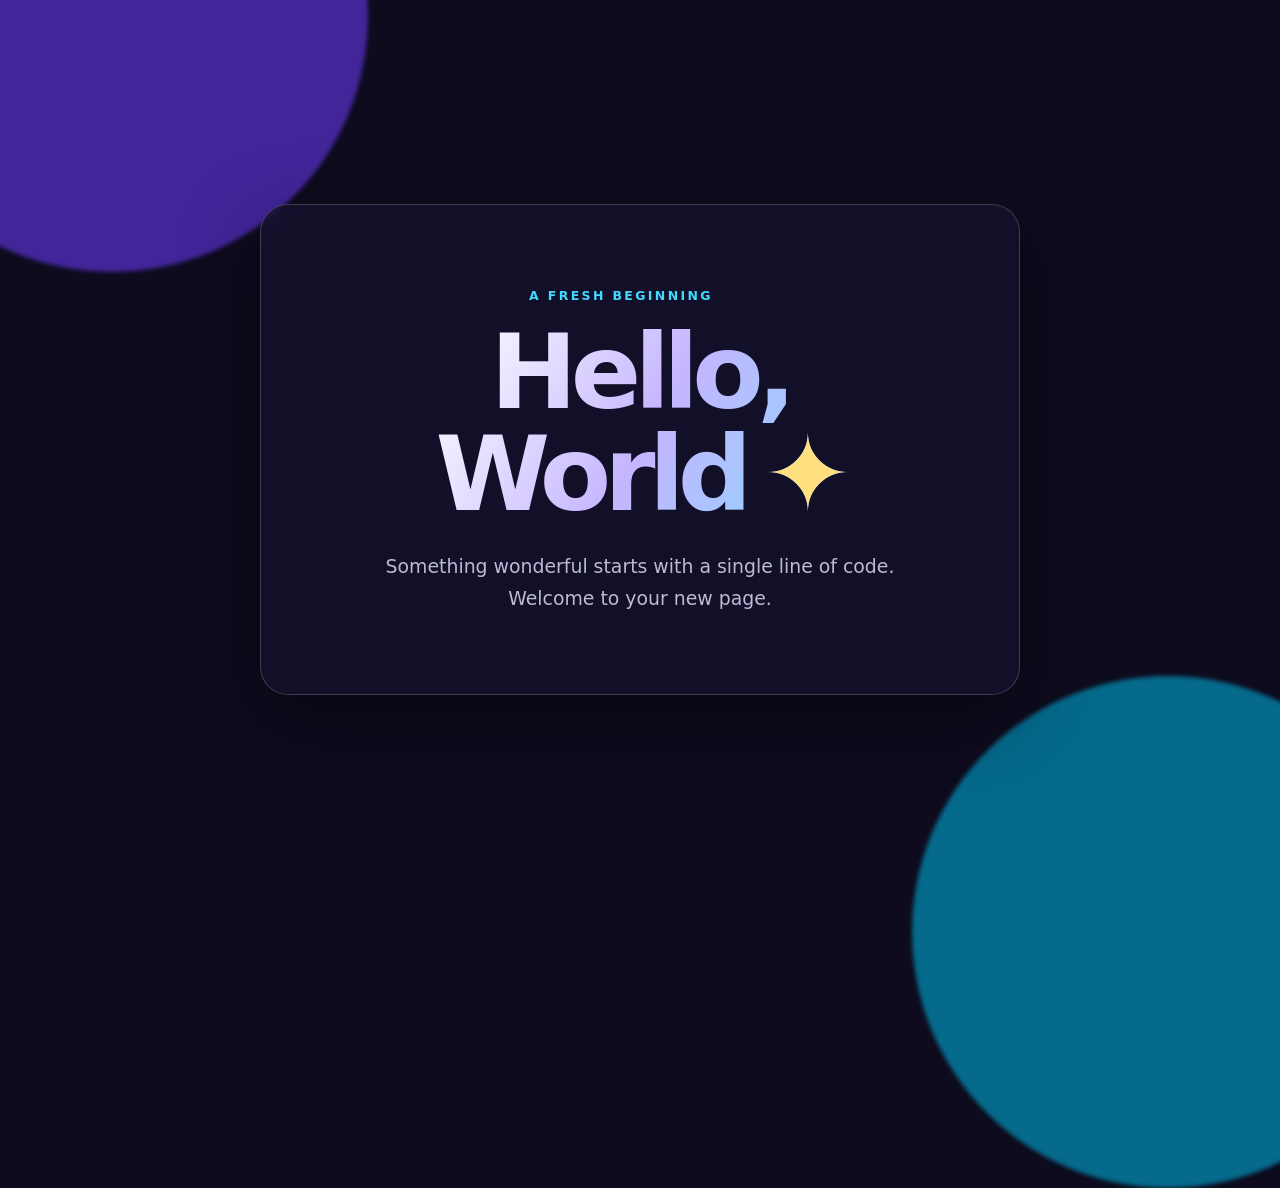
==== index.html @ 42a8ce64 "my first commit" ====
<!DOCTYPE html>
<html lang="en">
<head>
  <meta charset="UTF-8" />
  <meta name="viewport" content="width=device-width, initial-scale=1.0" />
  <meta name="description" content="A stylish Hello World page" />
  <title>Hello, World!</title>
  <style>
    :root {
      color-scheme: dark;
      --ink: #f7f7ff;
      --muted: #bcbad5;
      --violet: #8a5cff;
      --cyan: #43d9ff;
    }

    * { box-sizing: border-box; }

    body {
      min-height: 100vh;
      margin: 0;
      display: grid;
      place-items: center;
      overflow: hidden;
      background: #0d0b1d;
      color: var(--ink);
      font-family: Inter, ui-sans-serif, system-ui, -apple-system, BlinkMacSystemFont, "Segoe UI", sans-serif;
    }

    .orb {
      position: absolute;
      width: 32rem;
      aspect-ratio: 1;
      border-radius: 50%;
      filter: blur(2px);
      opacity: .55;
      animation: drift 12s ease-in-out infinite alternate;
    }

    .orb.one { background: #6d3cff; top: -15rem; left: -9rem; }
    .orb.two { background: #00b8e6; bottom: -18rem; right: -9rem; animation-delay: -5s; }

    main {
      position: relative;
      width: min(90%, 760px);
      padding: clamp(2rem, 7vw, 5rem);
      text-align: center;
      border: 1px solid rgba(255, 255, 255, .18);
      border-radius: 28px;
      background: rgba(22, 19, 48, .64);
      box-shadow: 0 25px 80px rgba(0, 0, 0, .35);
      backdrop-filter: blur(18px);
      animation: appear .9s cubic-bezier(.2, .8, .2, 1) both;
    }

    .eyebrow {
      margin: 0 0 1rem;
      color: var(--cyan);
      font-size: .78rem;
      font-weight: 800;
      letter-spacing: .19em;
      text-transform: uppercase;
    }

    h1 {
      margin: 0;
      font-size: clamp(3rem, 10vw, 6.5rem);
      line-height: .98;
      letter-spacing: -.065em;
      background: linear-gradient(120deg, #fff 15%, #c5b5ff 52%, #6ee6ff);
      -webkit-background-clip: text;
      background-clip: text;
      color: transparent;
    }

    p {
      max-width: 35rem;
      margin: 1.5rem auto 0;
      color: var(--muted);
      font-size: clamp(1rem, 2.5vw, 1.18rem);
      line-height: 1.7;
    }

    .sparkle {
      display: inline-block;
      margin-left: .18em;
      color: #ffdf7e;
      animation: twinkle 1.8s ease-in-out infinite;
    }

    @keyframes appear {
      from { opacity: 0; transform: translateY(24px) scale(.97); }
      to { opacity: 1; transform: translateY(0) scale(1); }
    }

    @keyframes drift {
      to { transform: translate(7rem, 4rem) scale(1.18); }
    }

    @keyframes twinkle {
      50% { transform: rotate(18deg) scale(1.25); filter: drop-shadow(0 0 10px #ffdf7e); }
    }

    @media (prefers-reduced-motion: reduce) {
      *, *::before, *::after { animation-duration: .01ms !important; animation-iteration-count: 1 !important; }
    }
  </style>
</head>
<body>
  <div class="orb one" aria-hidden="true"></div>
  <div class="orb two" aria-hidden="true"></div>

  <main>
    <p class="eyebrow">A fresh beginning</p>
    <h1>Hello, World<span class="sparkle">✦</span></h1>
    <p>Something wonderful starts with a single line of code. Welcome to your new page.</p>
  </main>
</body>
</html>
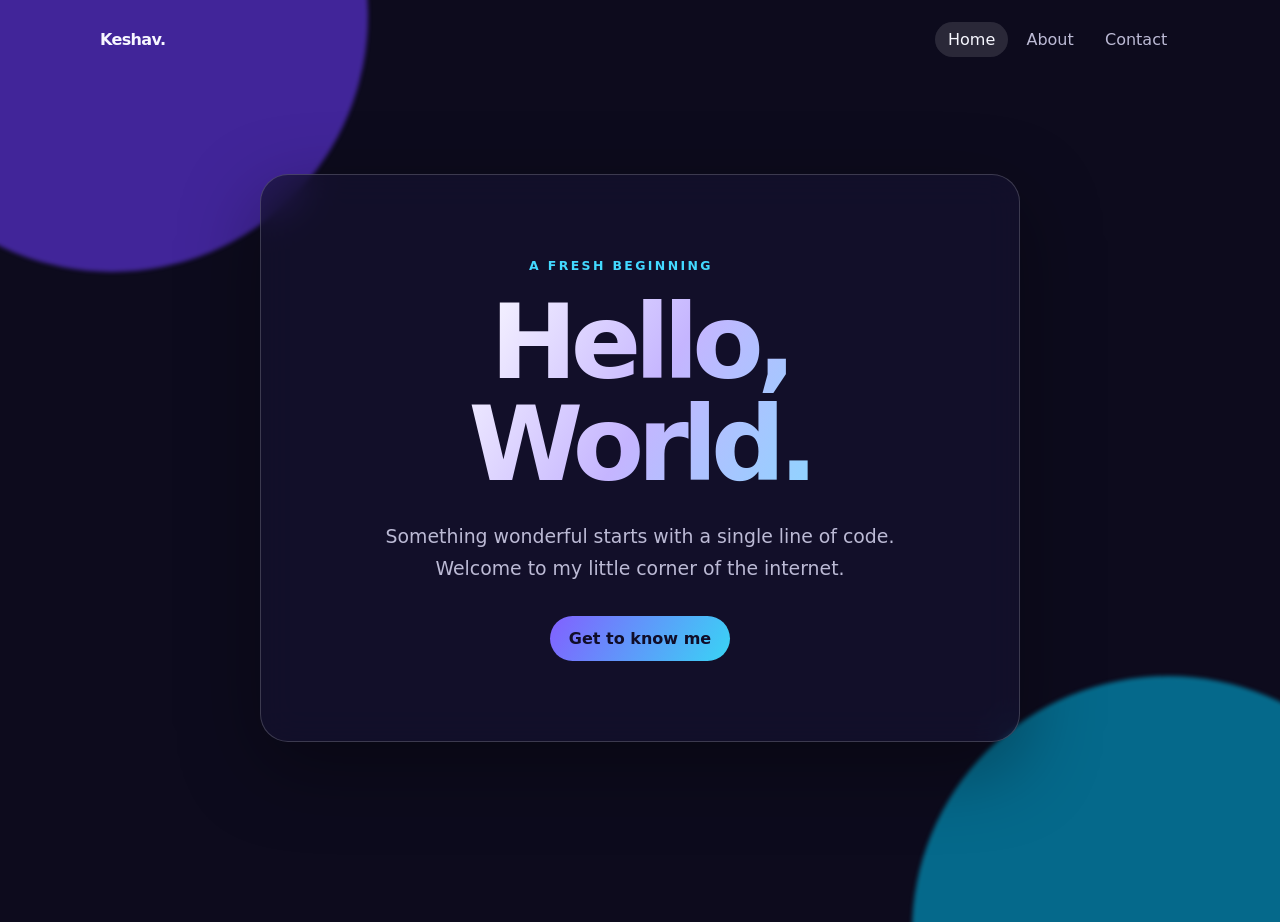
==== commit 27c22850: "added about page and contact page" ====
--- a/index.html
+++ b/index.html
@@ -3,117 +3,18 @@
 <head>
   <meta charset="UTF-8" />
   <meta name="viewport" content="width=device-width, initial-scale=1.0" />
-  <meta name="description" content="A stylish Hello World page" />
-  <title>Hello, World!</title>
-  <style>
-    :root {
-      color-scheme: dark;
-      --ink: #f7f7ff;
-      --muted: #bcbad5;
-      --violet: #8a5cff;
-      --cyan: #43d9ff;
-    }
-
-    * { box-sizing: border-box; }
-
-    body {
-      min-height: 100vh;
-      margin: 0;
-      display: grid;
-      place-items: center;
-      overflow: hidden;
-      background: #0d0b1d;
-      color: var(--ink);
-      font-family: Inter, ui-sans-serif, system-ui, -apple-system, BlinkMacSystemFont, "Segoe UI", sans-serif;
-    }
-
-    .orb {
-      position: absolute;
-      width: 32rem;
-      aspect-ratio: 1;
-      border-radius: 50%;
-      filter: blur(2px);
-      opacity: .55;
-      animation: drift 12s ease-in-out infinite alternate;
-    }
-
-    .orb.one { background: #6d3cff; top: -15rem; left: -9rem; }
-    .orb.two { background: #00b8e6; bottom: -18rem; right: -9rem; animation-delay: -5s; }
-
-    main {
-      position: relative;
-      width: min(90%, 760px);
-      padding: clamp(2rem, 7vw, 5rem);
-      text-align: center;
-      border: 1px solid rgba(255, 255, 255, .18);
-      border-radius: 28px;
-      background: rgba(22, 19, 48, .64);
-      box-shadow: 0 25px 80px rgba(0, 0, 0, .35);
-      backdrop-filter: blur(18px);
-      animation: appear .9s cubic-bezier(.2, .8, .2, 1) both;
-    }
-
-    .eyebrow {
-      margin: 0 0 1rem;
-      color: var(--cyan);
-      font-size: .78rem;
-      font-weight: 800;
-      letter-spacing: .19em;
-      text-transform: uppercase;
-    }
-
-    h1 {
-      margin: 0;
-      font-size: clamp(3rem, 10vw, 6.5rem);
-      line-height: .98;
-      letter-spacing: -.065em;
-      background: linear-gradient(120deg, #fff 15%, #c5b5ff 52%, #6ee6ff);
-      -webkit-background-clip: text;
-      background-clip: text;
-      color: transparent;
-    }
-
-    p {
-      max-width: 35rem;
-      margin: 1.5rem auto 0;
-      color: var(--muted);
-      font-size: clamp(1rem, 2.5vw, 1.18rem);
-      line-height: 1.7;
-    }
-
-    .sparkle {
-      display: inline-block;
-      margin-left: .18em;
-      color: #ffdf7e;
-      animation: twinkle 1.8s ease-in-out infinite;
-    }
-
-    @keyframes appear {
-      from { opacity: 0; transform: translateY(24px) scale(.97); }
-      to { opacity: 1; transform: translateY(0) scale(1); }
-    }
-
-    @keyframes drift {
-      to { transform: translate(7rem, 4rem) scale(1.18); }
-    }
-
-    @keyframes twinkle {
-      50% { transform: rotate(18deg) scale(1.25); filter: drop-shadow(0 0 10px #ffdf7e); }
-    }
-
-    @media (prefers-reduced-motion: reduce) {
-      *, *::before, *::after { animation-duration: .01ms !important; animation-iteration-count: 1 !important; }
-    }
-  </style>
+  <meta name="description" content="Keshav's personal website" />
+  <title>my name is Keshav!</title>
+  <link rel="stylesheet" href="styles.css" />
 </head>
 <body>
-  <div class="orb one" aria-hidden="true"></div>
-  <div class="orb two" aria-hidden="true"></div>
-
+  <div class="orb one" aria-hidden="true"></div><div class="orb two" aria-hidden="true"></div>
+  <nav><a class="brand" href="index.html">Keshav.</a><div class="nav-links"><a href="index.html" aria-current="page">Home</a><a href="about.html">About</a><a href="contact.html">Contact</a></div></nav>
   <main>
     <p class="eyebrow">A fresh beginning</p>
-    <h1>Hello, World<span class="sparkle">✦</span></h1>
-    <p>Something wonderful starts with a single line of code. Welcome to your new page.</p>
+    <h1>Hello, World.</h1>
+    <p>Something wonderful starts with a single line of code. Welcome to my little corner of the internet.</p>
+    <a class="button" href="about.html">Get to know me</a>
   </main>
 </body>
 </html>
--- a/styles.css
+++ b/styles.css
@@ -0,0 +1,70 @@
+:root {
+  color-scheme: dark;
+  --ink: #f7f7ff;
+  --muted: #bcbad5;
+  --cyan: #43d9ff;
+  --panel: rgba(22, 19, 48, .68);
+}
+
+* { box-sizing: border-box; }
+
+body {
+  min-height: 100vh;
+  margin: 0;
+  overflow-x: hidden;
+  background: #0d0b1d;
+  color: var(--ink);
+  font-family: Inter, ui-sans-serif, system-ui, -apple-system, BlinkMacSystemFont, "Segoe UI", sans-serif;
+}
+
+.orb {
+  position: fixed;
+  z-index: -1;
+  width: 32rem;
+  aspect-ratio: 1;
+  border-radius: 50%;
+  filter: blur(2px);
+  opacity: .55;
+  animation: drift 12s ease-in-out infinite alternate;
+}
+
+.orb.one { background: #6d3cff; top: -15rem; left: -9rem; }
+.orb.two { background: #00b8e6; bottom: -18rem; right: -9rem; animation-delay: -5s; }
+
+nav {
+  width: min(92%, 1080px);
+  margin: 1.35rem auto 0;
+  display: flex;
+  align-items: center;
+  justify-content: space-between;
+}
+
+.brand { color: var(--ink); font-weight: 850; letter-spacing: -.04em; text-decoration: none; }
+.nav-links { display: flex; gap: .35rem; }
+.nav-links a { color: var(--muted); padding: .5rem .8rem; border-radius: 999px; text-decoration: none; transition: .2s ease; }
+.nav-links a:hover, .nav-links a[aria-current="page"] { background: rgba(255, 255, 255, .12); color: var(--ink); }
+
+main {
+  width: min(90%, 760px);
+  margin: clamp(4rem, 13vh, 9rem) auto;
+  padding: clamp(2rem, 7vw, 5rem);
+  text-align: center;
+  border: 1px solid rgba(255, 255, 255, .18);
+  border-radius: 28px;
+  background: var(--panel);
+  box-shadow: 0 25px 80px rgba(0, 0, 0, .35);
+  backdrop-filter: blur(18px);
+  animation: appear .9s cubic-bezier(.2, .8, .2, 1) both;
+}
+
+.eyebrow { margin: 0 0 1rem; color: var(--cyan); font-size: .78rem; font-weight: 800; letter-spacing: .19em; text-transform: uppercase; }
+h1 { margin: 0; font-size: clamp(3rem, 10vw, 6.5rem); line-height: .98; letter-spacing: -.065em; background: linear-gradient(120deg, #fff 15%, #c5b5ff 52%, #6ee6ff); -webkit-background-clip: text; background-clip: text; color: transparent; }
+p { max-width: 35rem; margin: 1.5rem auto 0; color: var(--muted); font-size: clamp(1rem, 2.5vw, 1.18rem); line-height: 1.7; }
+.button { display: inline-block; margin-top: 2rem; padding: .82rem 1.2rem; border-radius: 999px; background: linear-gradient(120deg, #8260ff, #39d4f5); color: #100d29; font-weight: 800; text-decoration: none; transition: transform .2s ease; }
+.button:hover { transform: translateY(-3px); }
+.contact-email { color: #fff; font-size: clamp(1.25rem, 4vw, 1.8rem); font-weight: 750; text-decoration: none; }
+.contact-email:hover { color: var(--cyan); }
+
+@keyframes appear { from { opacity: 0; transform: translateY(24px) scale(.97); } to { opacity: 1; transform: translateY(0) scale(1); } }
+@keyframes drift { to { transform: translate(7rem, 4rem) scale(1.18); } }
+@media (prefers-reduced-motion: reduce) { *, *::before, *::after { animation-duration: .01ms !important; animation-iteration-count: 1 !important; } }
